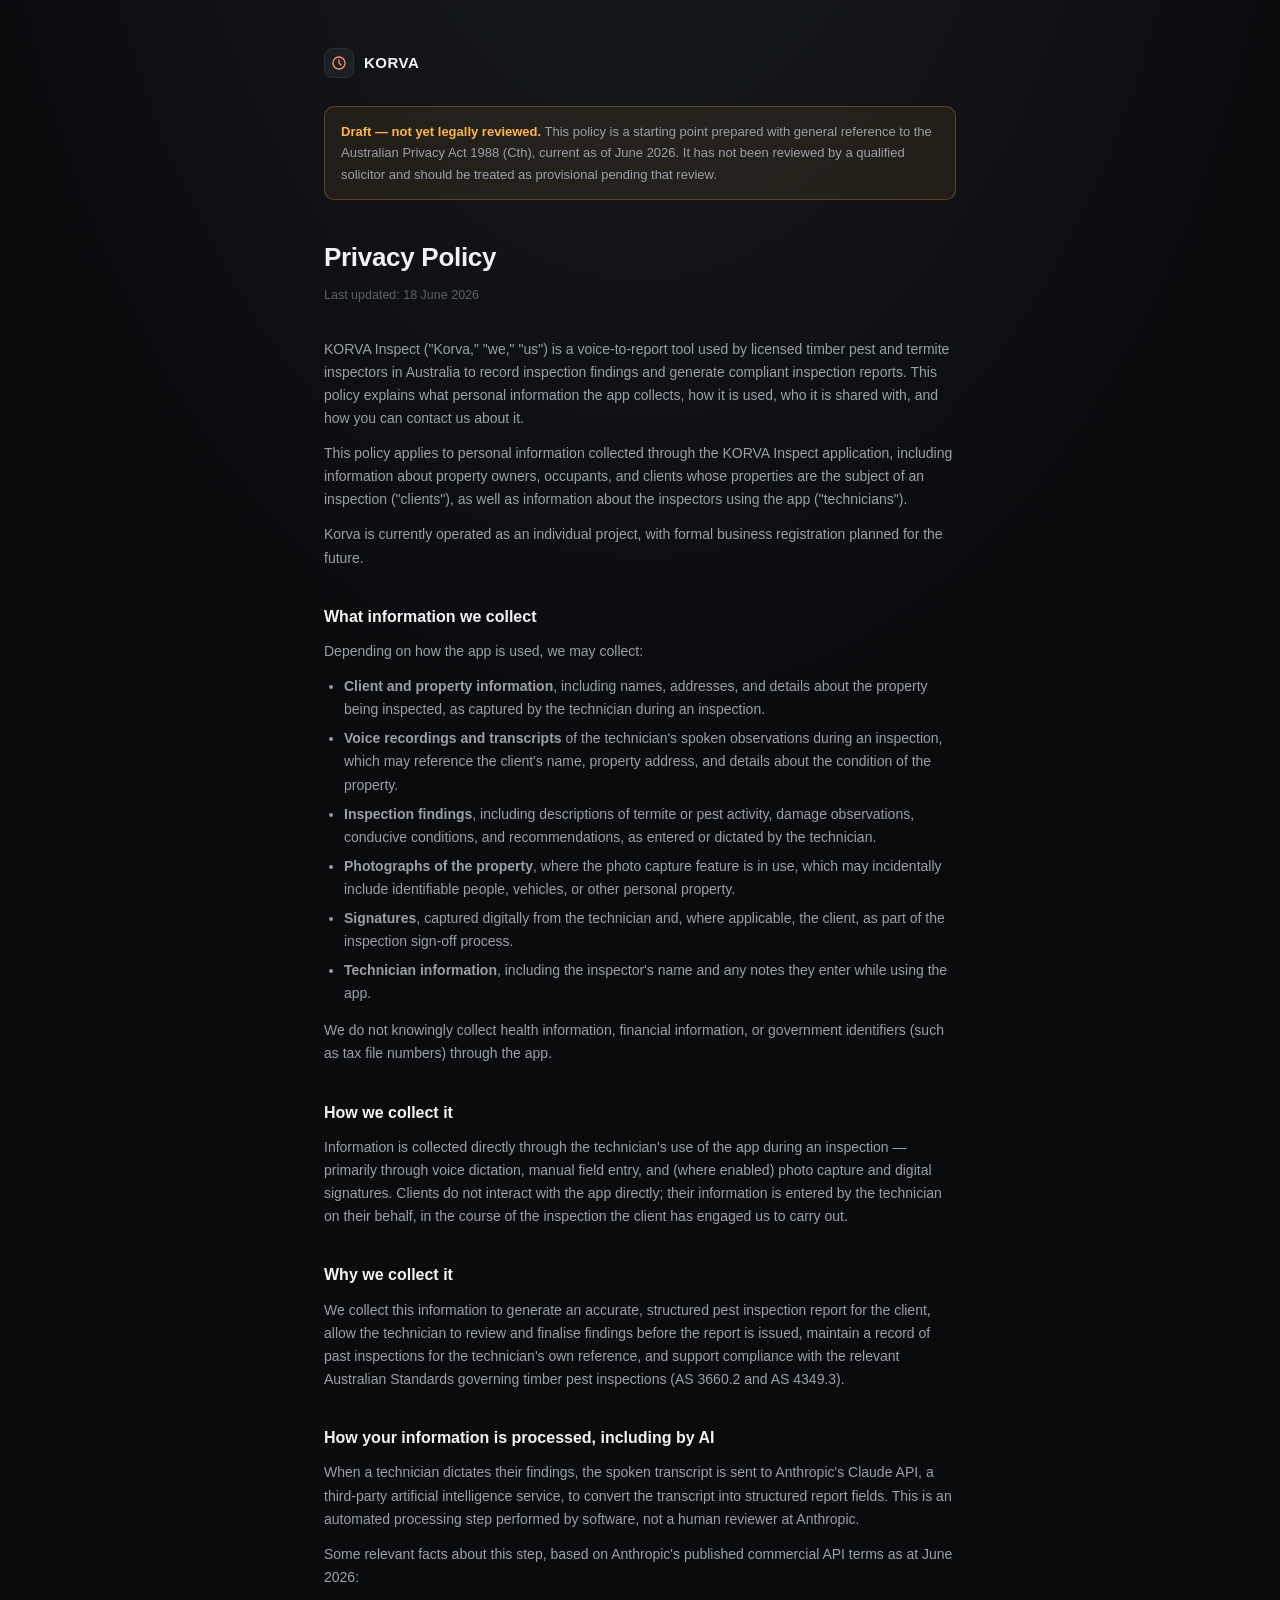
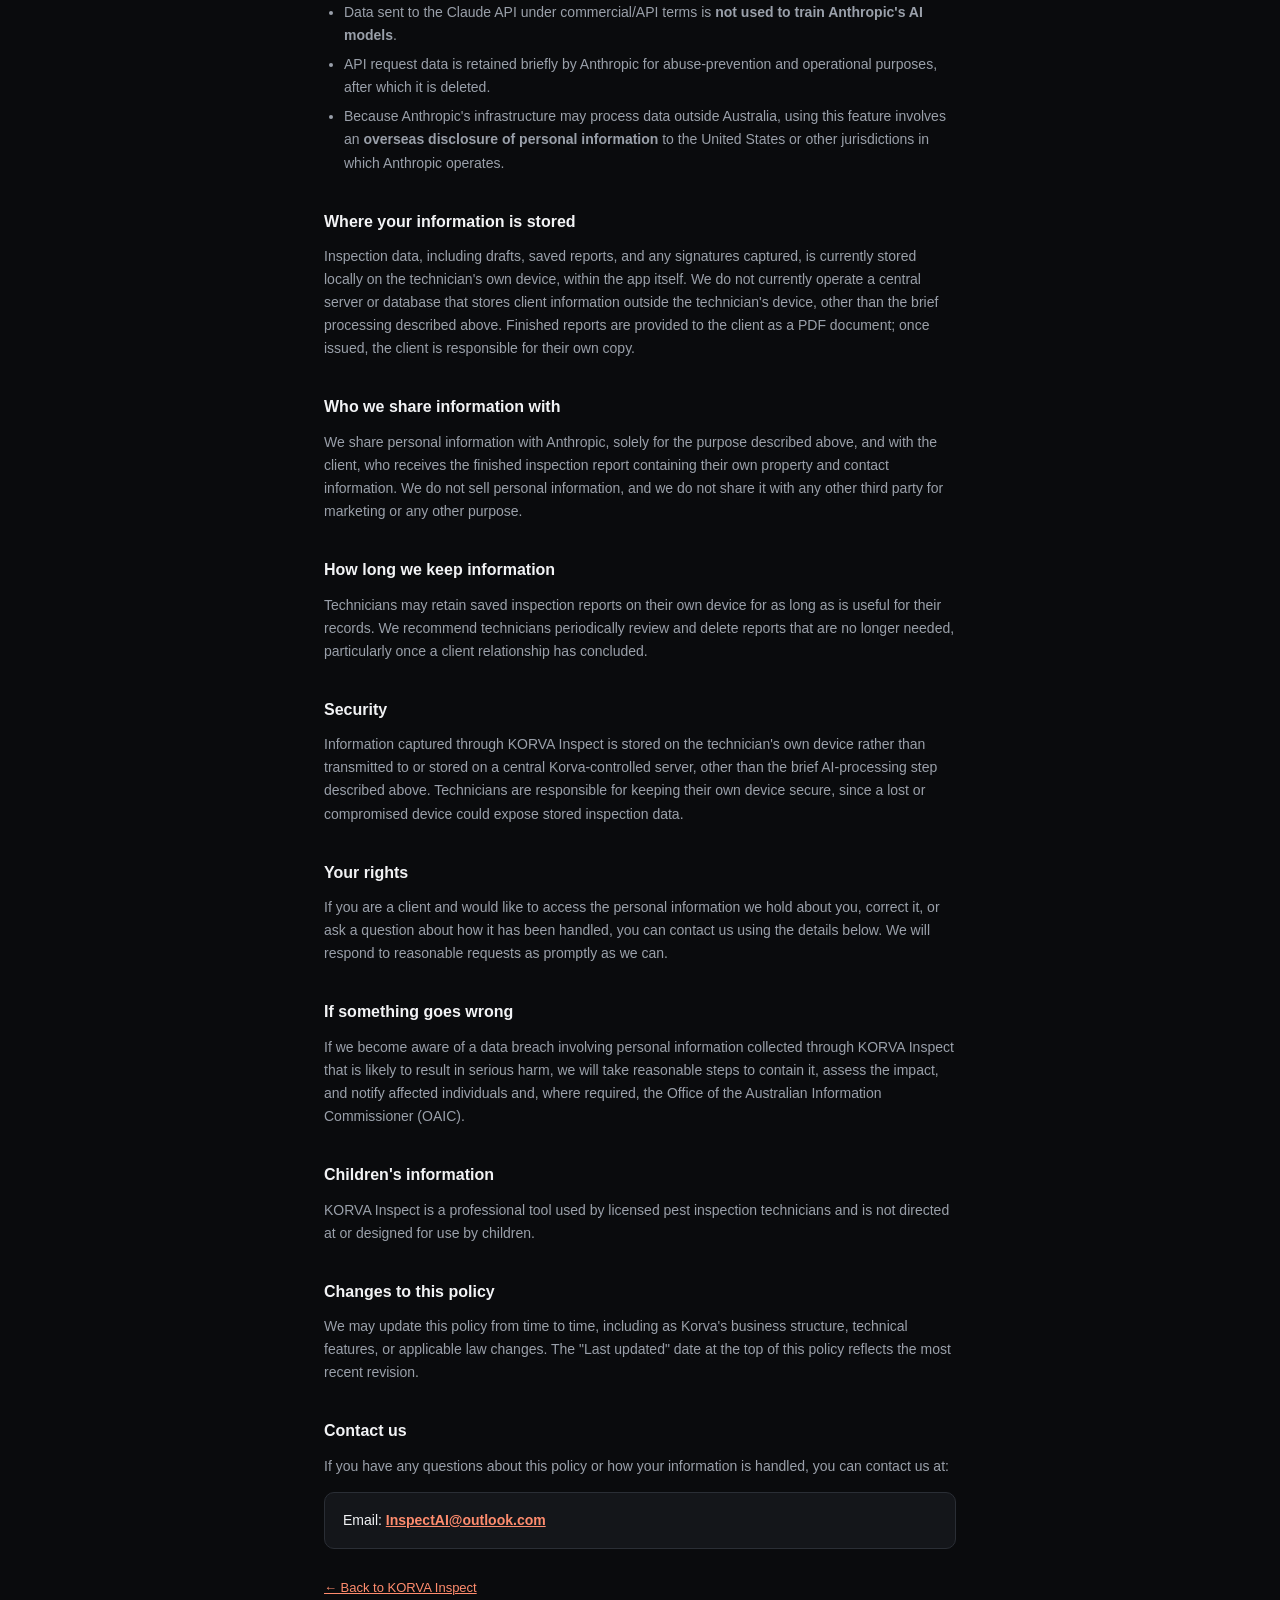
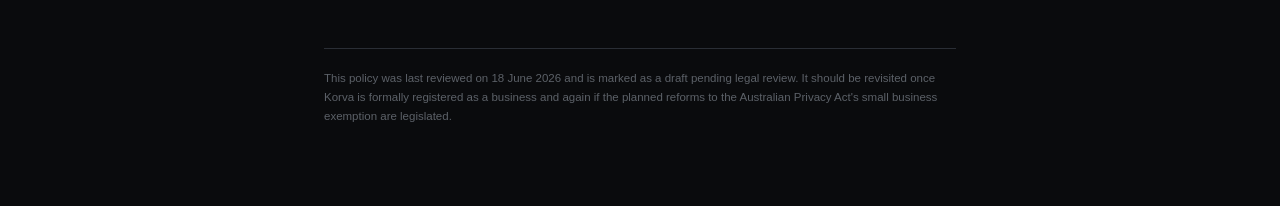
==== privacy.html @ 51f0b78f "Add files via upload" ====
<!DOCTYPE html>
<html lang="en">
<head>
<meta charset="UTF-8">
<meta name="viewport" content="width=device-width, initial-scale=1.0">
<title>Privacy Policy — KORVA Inspect</title>
<style>
  :root {
    --bg:       #0a0b0d;
    --surface:  #14161a;
    --surface2: #1c1f24;
    --accent:   #ff6b4a;
    --accent2:  #ff8c6e;
    --yellow:   #ffb648;
    --text:     #f2f3f5;
    --text2:    #9aa0aa;
    --text3:    #5c6168;
    --border:   #2a2e35;
  }
  * { margin:0; padding:0; box-sizing:border-box; }
  body {
    background: radial-gradient(ellipse 100% 60% at 50% -10%, #1a1d22 0%, var(--bg) 55%), var(--bg);
    color: var(--text);
    font-family: 'Inter', -apple-system, BlinkMacSystemFont, sans-serif;
    line-height: 1.65;
    min-height: 100vh;
  }
  .wrap {
    max-width: 680px;
    margin: 0 auto;
    padding: 48px 24px 80px;
  }
  .brand {
    display: flex;
    align-items: center;
    gap: 10px;
    margin-bottom: 28px;
  }
  .brand-icon {
    width: 30px; height: 30px;
    border-radius: 8px;
    background: var(--surface2);
    border: 1px solid var(--border);
    display: flex; align-items: center; justify-content: center;
    color: var(--accent2);
  }
  .brand-name { font-size: 15px; font-weight: 700; letter-spacing: 0.5px; }
  .draft-note {
    background: rgba(255,182,72,0.08);
    border: 1px solid rgba(255,182,72,0.25);
    border-radius: 10px;
    padding: 14px 16px;
    font-size: 13px;
    color: var(--text2);
    margin-bottom: 36px;
  }
  .draft-note strong { color: var(--yellow); }
  h1 {
    font-size: 26px;
    font-weight: 700;
    margin-bottom: 6px;
    letter-spacing: -0.3px;
  }
  .updated {
    font-size: 12.5px;
    color: var(--text3);
    margin-bottom: 32px;
  }
  h2 {
    font-size: 16px;
    font-weight: 700;
    margin-top: 34px;
    margin-bottom: 10px;
    color: var(--text);
  }
  p, li { font-size: 14px; color: var(--text2); }
  p { margin-bottom: 12px; }
  ul { margin: 10px 0 14px 20px; }
  li { margin-bottom: 6px; }
  a { color: var(--accent2); text-decoration: underline; }
  .contact-box {
    margin-top: 14px;
    background: var(--surface);
    border: 1px solid var(--border);
    border-radius: 10px;
    padding: 16px 18px;
    font-size: 14px;
  }
  .contact-box a { font-weight: 600; }
  footer {
    margin-top: 48px;
    padding-top: 20px;
    border-top: 1px solid var(--border);
    font-size: 11.5px;
    color: var(--text3);
  }
  footer a { color: var(--text3); }
  .back-link {
    display: inline-block;
    margin-top: 28px;
    font-size: 13px;
  }
</style>
</head>
<body>
<div class="wrap">

  <div class="brand">
    <div class="brand-icon">
      <svg width="16" height="16" viewBox="0 0 24 24" fill="none" stroke="currentColor" stroke-width="2" stroke-linecap="round" stroke-linejoin="round"><circle cx="12" cy="12" r="9"/><path d="M12 7v5l3 3"/></svg>
    </div>
    <div class="brand-name">KORVA</div>
  </div>

  <div class="draft-note">
    <strong>Draft — not yet legally reviewed.</strong> This policy is a starting point prepared with general reference to the Australian Privacy Act 1988 (Cth), current as of June 2026. It has not been reviewed by a qualified solicitor and should be treated as provisional pending that review.
  </div>

  <h1>Privacy Policy</h1>
  <div class="updated">Last updated: 18 June 2026</div>

  <p>KORVA Inspect ("Korva," "we," "us") is a voice-to-report tool used by licensed timber pest and termite inspectors in Australia to record inspection findings and generate compliant inspection reports. This policy explains what personal information the app collects, how it is used, who it is shared with, and how you can contact us about it.</p>

  <p>This policy applies to personal information collected through the KORVA Inspect application, including information about property owners, occupants, and clients whose properties are the subject of an inspection ("clients"), as well as information about the inspectors using the app ("technicians").</p>

  <p>Korva is currently operated as an individual project, with formal business registration planned for the future.</p>

  <h2>What information we collect</h2>
  <p>Depending on how the app is used, we may collect:</p>
  <ul>
    <li><strong>Client and property information</strong>, including names, addresses, and details about the property being inspected, as captured by the technician during an inspection.</li>
    <li><strong>Voice recordings and transcripts</strong> of the technician's spoken observations during an inspection, which may reference the client's name, property address, and details about the condition of the property.</li>
    <li><strong>Inspection findings</strong>, including descriptions of termite or pest activity, damage observations, conducive conditions, and recommendations, as entered or dictated by the technician.</li>
    <li><strong>Photographs of the property</strong>, where the photo capture feature is in use, which may incidentally include identifiable people, vehicles, or other personal property.</li>
    <li><strong>Signatures</strong>, captured digitally from the technician and, where applicable, the client, as part of the inspection sign-off process.</li>
    <li><strong>Technician information</strong>, including the inspector's name and any notes they enter while using the app.</li>
  </ul>
  <p>We do not knowingly collect health information, financial information, or government identifiers (such as tax file numbers) through the app.</p>

  <h2>How we collect it</h2>
  <p>Information is collected directly through the technician's use of the app during an inspection — primarily through voice dictation, manual field entry, and (where enabled) photo capture and digital signatures. Clients do not interact with the app directly; their information is entered by the technician on their behalf, in the course of the inspection the client has engaged us to carry out.</p>

  <h2>Why we collect it</h2>
  <p>We collect this information to generate an accurate, structured pest inspection report for the client, allow the technician to review and finalise findings before the report is issued, maintain a record of past inspections for the technician's own reference, and support compliance with the relevant Australian Standards governing timber pest inspections (AS 3660.2 and AS 4349.3).</p>

  <h2>How your information is processed, including by AI</h2>
  <p>When a technician dictates their findings, the spoken transcript is sent to Anthropic's Claude API, a third-party artificial intelligence service, to convert the transcript into structured report fields. This is an automated processing step performed by software, not a human reviewer at Anthropic.</p>
  <p>Some relevant facts about this step, based on Anthropic's published commercial API terms as at June 2026:</p>
  <ul>
    <li>Data sent to the Claude API under commercial/API terms is <strong>not used to train Anthropic's AI models</strong>.</li>
    <li>API request data is retained briefly by Anthropic for abuse-prevention and operational purposes, after which it is deleted.</li>
    <li>Because Anthropic's infrastructure may process data outside Australia, using this feature involves an <strong>overseas disclosure of personal information</strong> to the United States or other jurisdictions in which Anthropic operates.</li>
  </ul>

  <h2>Where your information is stored</h2>
  <p>Inspection data, including drafts, saved reports, and any signatures captured, is currently stored locally on the technician's own device, within the app itself. We do not currently operate a central server or database that stores client information outside the technician's device, other than the brief processing described above. Finished reports are provided to the client as a PDF document; once issued, the client is responsible for their own copy.</p>

  <h2>Who we share information with</h2>
  <p>We share personal information with Anthropic, solely for the purpose described above, and with the client, who receives the finished inspection report containing their own property and contact information. We do not sell personal information, and we do not share it with any other third party for marketing or any other purpose.</p>

  <h2>How long we keep information</h2>
  <p>Technicians may retain saved inspection reports on their own device for as long as is useful for their records. We recommend technicians periodically review and delete reports that are no longer needed, particularly once a client relationship has concluded.</p>

  <h2>Security</h2>
  <p>Information captured through KORVA Inspect is stored on the technician's own device rather than transmitted to or stored on a central Korva-controlled server, other than the brief AI-processing step described above. Technicians are responsible for keeping their own device secure, since a lost or compromised device could expose stored inspection data.</p>

  <h2>Your rights</h2>
  <p>If you are a client and would like to access the personal information we hold about you, correct it, or ask a question about how it has been handled, you can contact us using the details below. We will respond to reasonable requests as promptly as we can.</p>

  <h2>If something goes wrong</h2>
  <p>If we become aware of a data breach involving personal information collected through KORVA Inspect that is likely to result in serious harm, we will take reasonable steps to contain it, assess the impact, and notify affected individuals and, where required, the Office of the Australian Information Commissioner (OAIC).</p>

  <h2>Children's information</h2>
  <p>KORVA Inspect is a professional tool used by licensed pest inspection technicians and is not directed at or designed for use by children.</p>

  <h2>Changes to this policy</h2>
  <p>We may update this policy from time to time, including as Korva's business structure, technical features, or applicable law changes. The "Last updated" date at the top of this policy reflects the most recent revision.</p>

  <h2>Contact us</h2>
  <p>If you have any questions about this policy or how your information is handled, you can contact us at:</p>
  <div class="contact-box">
    Email: <a href="mailto:InspectAI@outlook.com">InspectAI@outlook.com</a>
  </div>

  <a class="back-link" href="index.html">← Back to KORVA Inspect</a>

  <footer>
    This policy was last reviewed on 18 June 2026 and is marked as a draft pending legal review. It should be revisited once Korva is formally registered as a business and again if the planned reforms to the Australian Privacy Act's small business exemption are legislated.
  </footer>

</div>
</body>
</html>
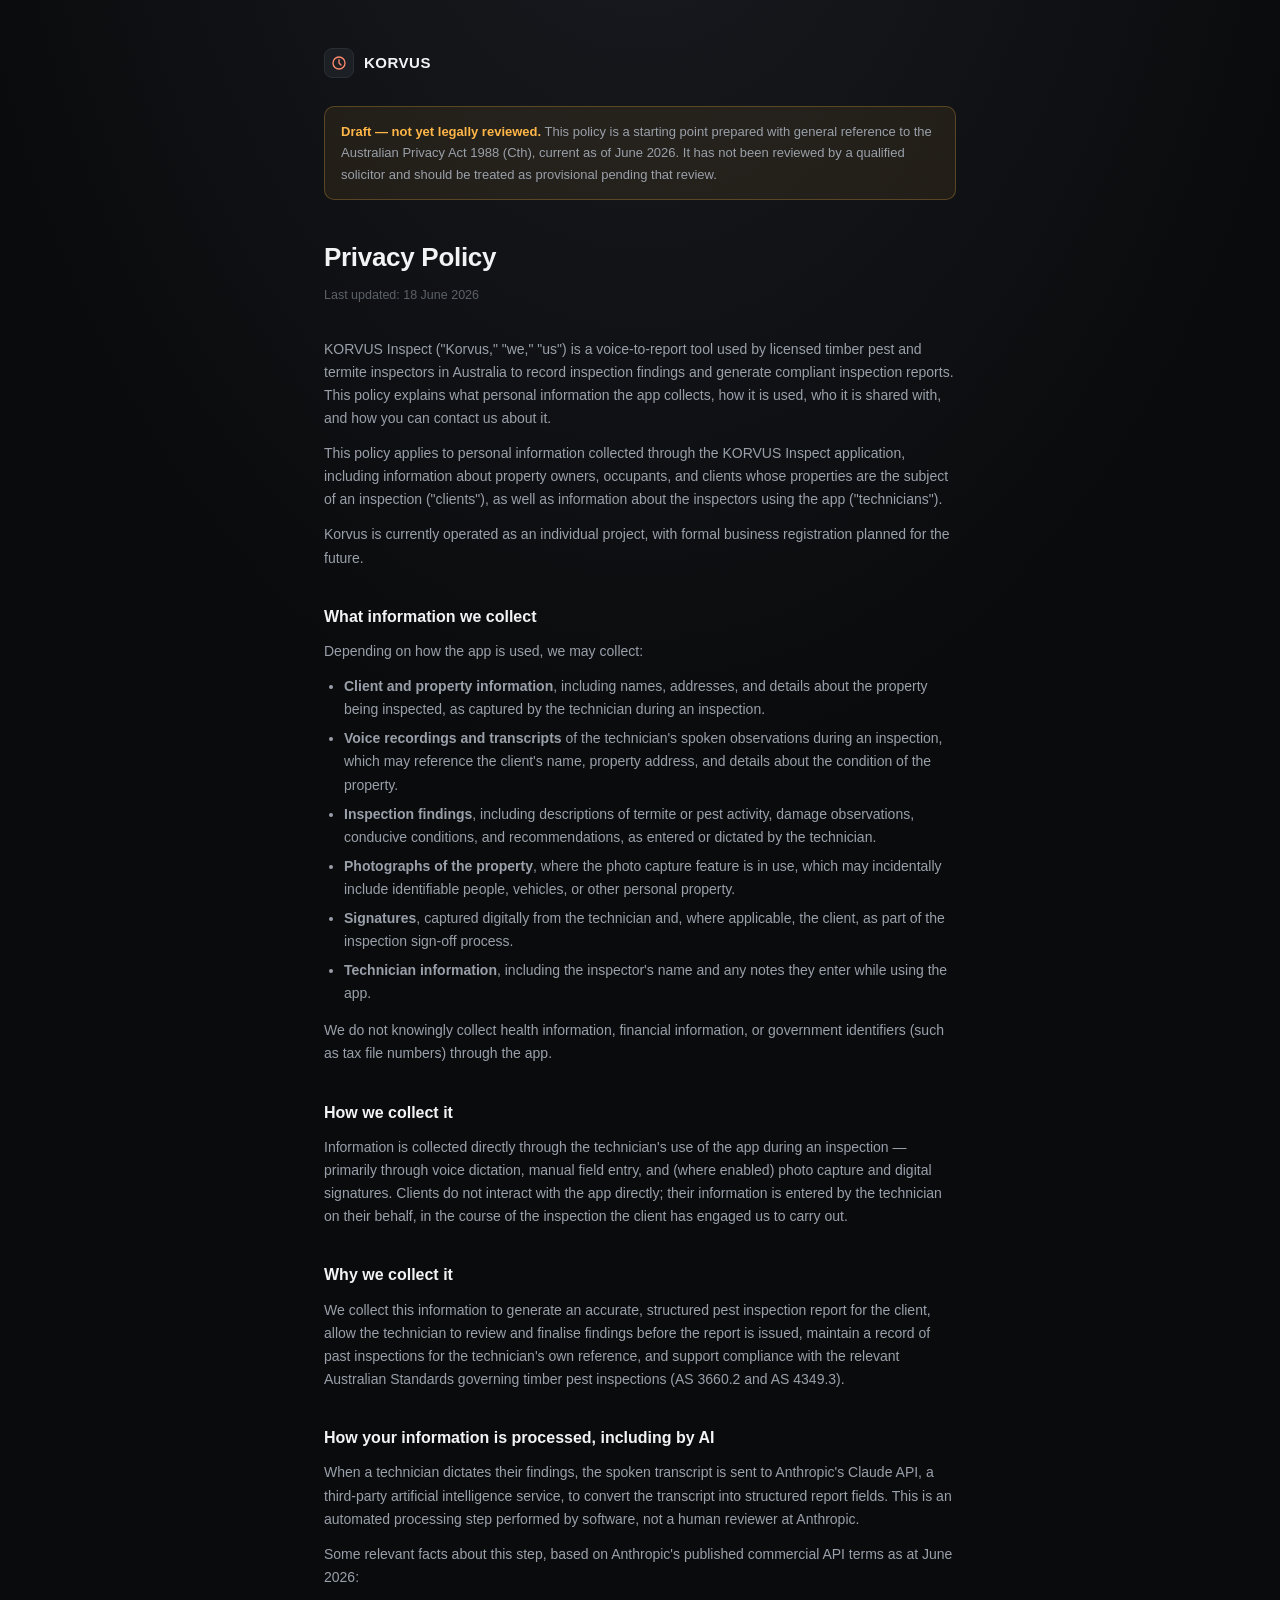
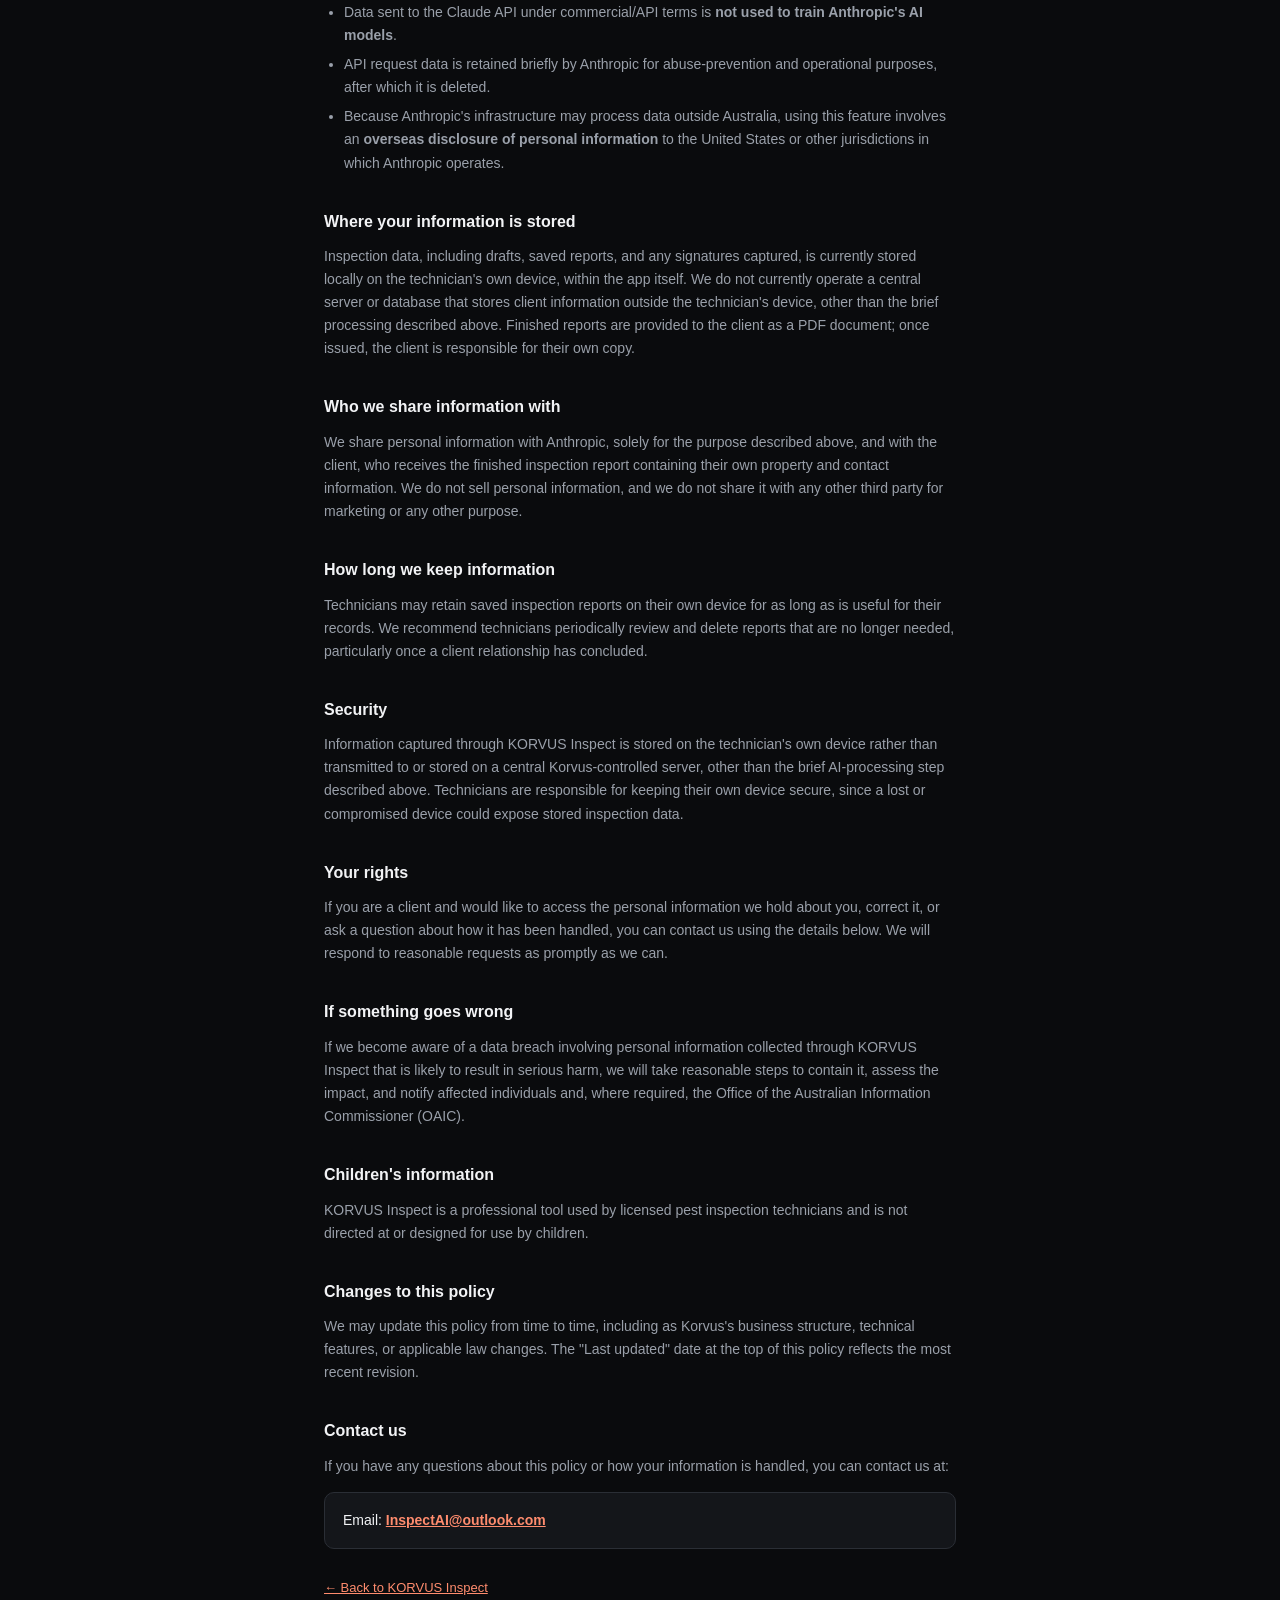
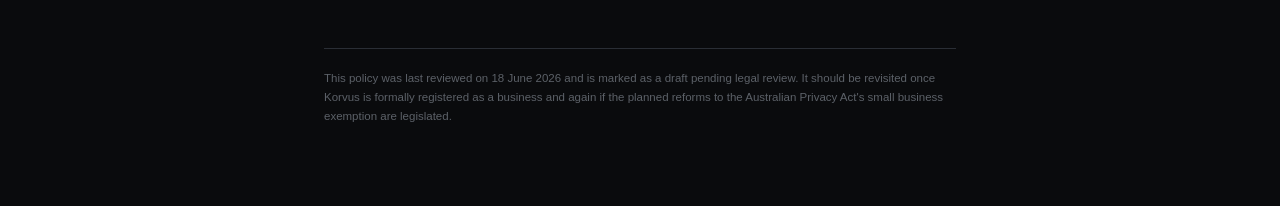
==== commit 9ad14ec8: "Add files via upload" ====
--- a/privacy.html
+++ b/privacy.html
@@ -3,7 +3,7 @@
 <head>
 <meta charset="UTF-8">
 <meta name="viewport" content="width=device-width, initial-scale=1.0">
-<title>Privacy Policy — KORVA Inspect</title>
+<title>Privacy Policy — KORVUS Inspect</title>
 <style>
   :root {
     --bg:       #0a0b0d;
@@ -109,7 +109,7 @@
     <div class="brand-icon">
       <svg width="16" height="16" viewBox="0 0 24 24" fill="none" stroke="currentColor" stroke-width="2" stroke-linecap="round" stroke-linejoin="round"><circle cx="12" cy="12" r="9"/><path d="M12 7v5l3 3"/></svg>
     </div>
-    <div class="brand-name">KORVA</div>
+    <div class="brand-name">KORVUS</div>
   </div>
 
   <div class="draft-note">
@@ -119,11 +119,11 @@
   <h1>Privacy Policy</h1>
   <div class="updated">Last updated: 18 June 2026</div>
 
-  <p>KORVA Inspect ("Korva," "we," "us") is a voice-to-report tool used by licensed timber pest and termite inspectors in Australia to record inspection findings and generate compliant inspection reports. This policy explains what personal information the app collects, how it is used, who it is shared with, and how you can contact us about it.</p>
+  <p>KORVUS Inspect ("Korvus," "we," "us") is a voice-to-report tool used by licensed timber pest and termite inspectors in Australia to record inspection findings and generate compliant inspection reports. This policy explains what personal information the app collects, how it is used, who it is shared with, and how you can contact us about it.</p>
 
-  <p>This policy applies to personal information collected through the KORVA Inspect application, including information about property owners, occupants, and clients whose properties are the subject of an inspection ("clients"), as well as information about the inspectors using the app ("technicians").</p>
+  <p>This policy applies to personal information collected through the KORVUS Inspect application, including information about property owners, occupants, and clients whose properties are the subject of an inspection ("clients"), as well as information about the inspectors using the app ("technicians").</p>
 
-  <p>Korva is currently operated as an individual project, with formal business registration planned for the future.</p>
+  <p>Korvus is currently operated as an individual project, with formal business registration planned for the future.</p>
 
   <h2>What information we collect</h2>
   <p>Depending on how the app is used, we may collect:</p>
@@ -162,19 +162,19 @@
   <p>Technicians may retain saved inspection reports on their own device for as long as is useful for their records. We recommend technicians periodically review and delete reports that are no longer needed, particularly once a client relationship has concluded.</p>
 
   <h2>Security</h2>
-  <p>Information captured through KORVA Inspect is stored on the technician's own device rather than transmitted to or stored on a central Korva-controlled server, other than the brief AI-processing step described above. Technicians are responsible for keeping their own device secure, since a lost or compromised device could expose stored inspection data.</p>
+  <p>Information captured through KORVUS Inspect is stored on the technician's own device rather than transmitted to or stored on a central Korvus-controlled server, other than the brief AI-processing step described above. Technicians are responsible for keeping their own device secure, since a lost or compromised device could expose stored inspection data.</p>
 
   <h2>Your rights</h2>
   <p>If you are a client and would like to access the personal information we hold about you, correct it, or ask a question about how it has been handled, you can contact us using the details below. We will respond to reasonable requests as promptly as we can.</p>
 
   <h2>If something goes wrong</h2>
-  <p>If we become aware of a data breach involving personal information collected through KORVA Inspect that is likely to result in serious harm, we will take reasonable steps to contain it, assess the impact, and notify affected individuals and, where required, the Office of the Australian Information Commissioner (OAIC).</p>
+  <p>If we become aware of a data breach involving personal information collected through KORVUS Inspect that is likely to result in serious harm, we will take reasonable steps to contain it, assess the impact, and notify affected individuals and, where required, the Office of the Australian Information Commissioner (OAIC).</p>
 
   <h2>Children's information</h2>
-  <p>KORVA Inspect is a professional tool used by licensed pest inspection technicians and is not directed at or designed for use by children.</p>
+  <p>KORVUS Inspect is a professional tool used by licensed pest inspection technicians and is not directed at or designed for use by children.</p>
 
   <h2>Changes to this policy</h2>
-  <p>We may update this policy from time to time, including as Korva's business structure, technical features, or applicable law changes. The "Last updated" date at the top of this policy reflects the most recent revision.</p>
+  <p>We may update this policy from time to time, including as Korvus's business structure, technical features, or applicable law changes. The "Last updated" date at the top of this policy reflects the most recent revision.</p>
 
   <h2>Contact us</h2>
   <p>If you have any questions about this policy or how your information is handled, you can contact us at:</p>
@@ -182,10 +182,10 @@
     Email: <a href="mailto:InspectAI@outlook.com">InspectAI@outlook.com</a>
   </div>
 
-  <a class="back-link" href="index.html">← Back to KORVA Inspect</a>
+  <a class="back-link" href="index.html">← Back to KORVUS Inspect</a>
 
   <footer>
-    This policy was last reviewed on 18 June 2026 and is marked as a draft pending legal review. It should be revisited once Korva is formally registered as a business and again if the planned reforms to the Australian Privacy Act's small business exemption are legislated.
+    This policy was last reviewed on 18 June 2026 and is marked as a draft pending legal review. It should be revisited once Korvus is formally registered as a business and again if the planned reforms to the Australian Privacy Act's small business exemption are legislated.
   </footer>
 
 </div>
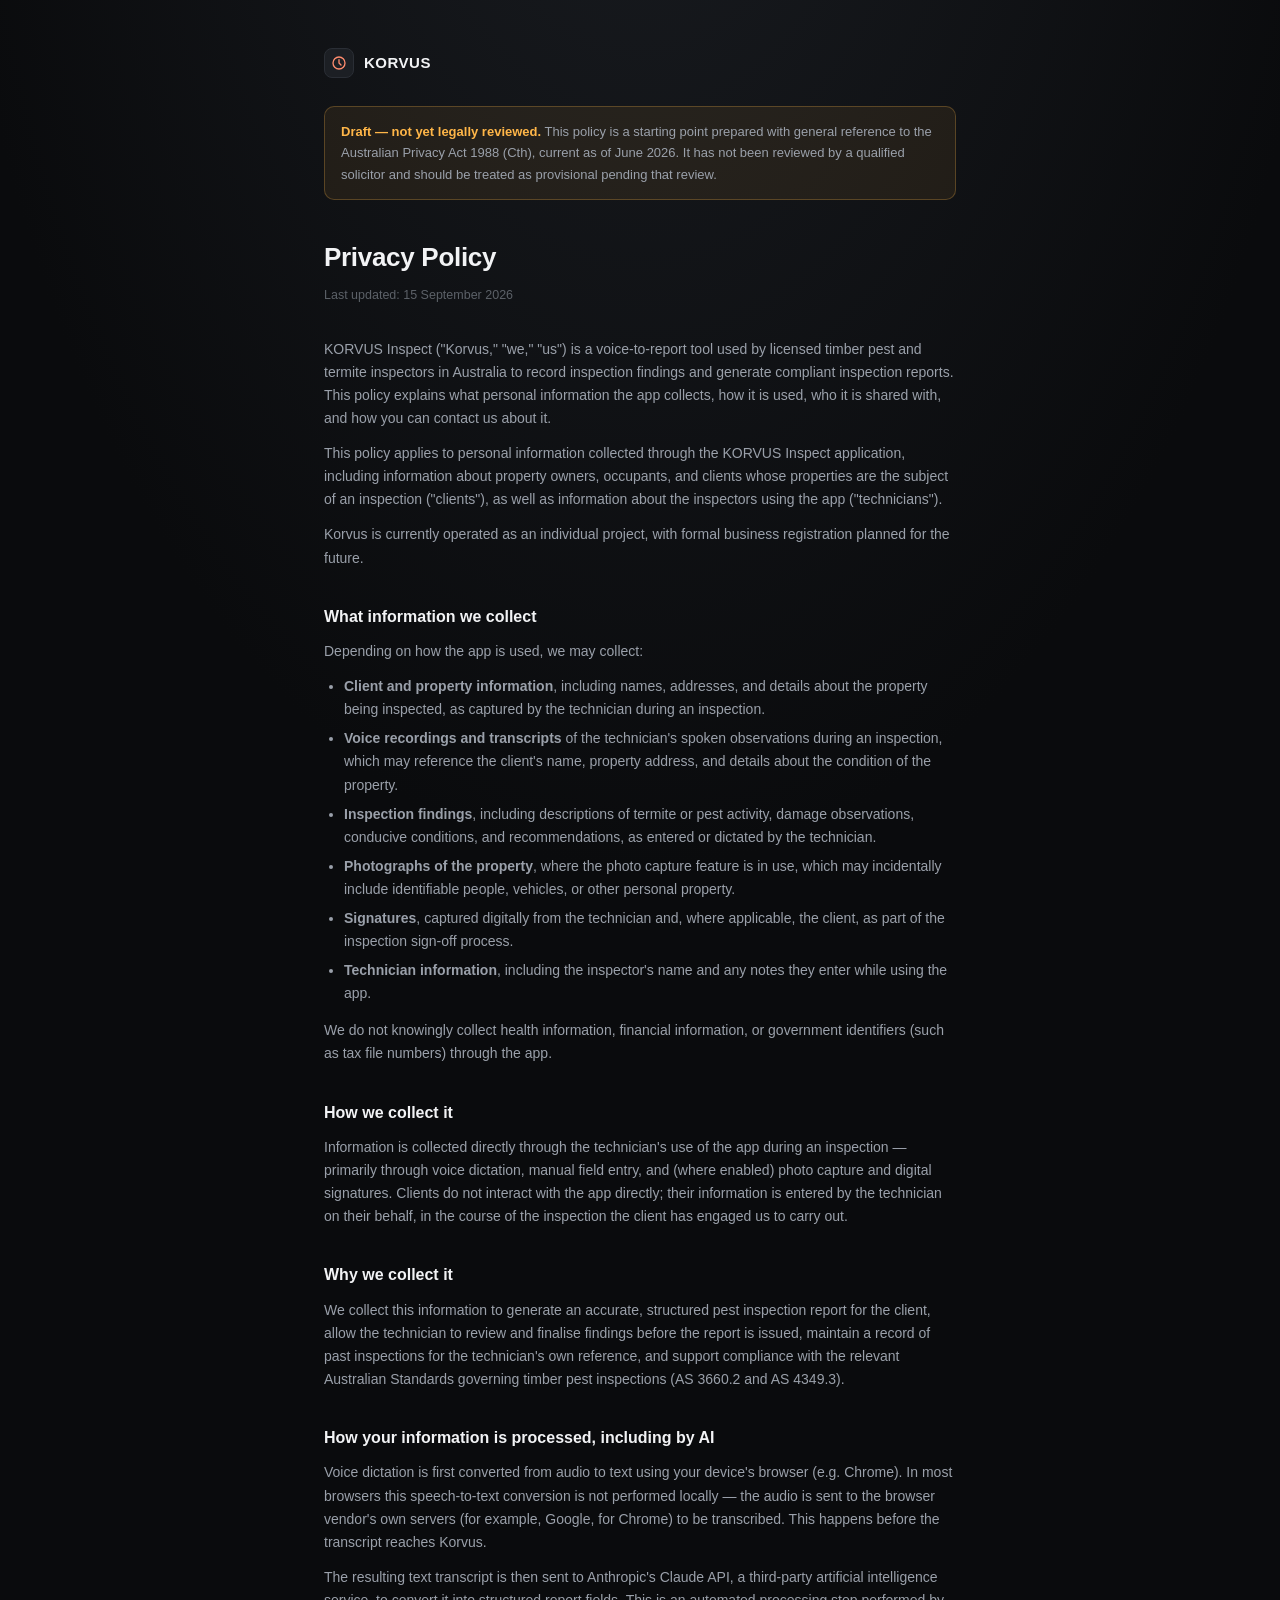
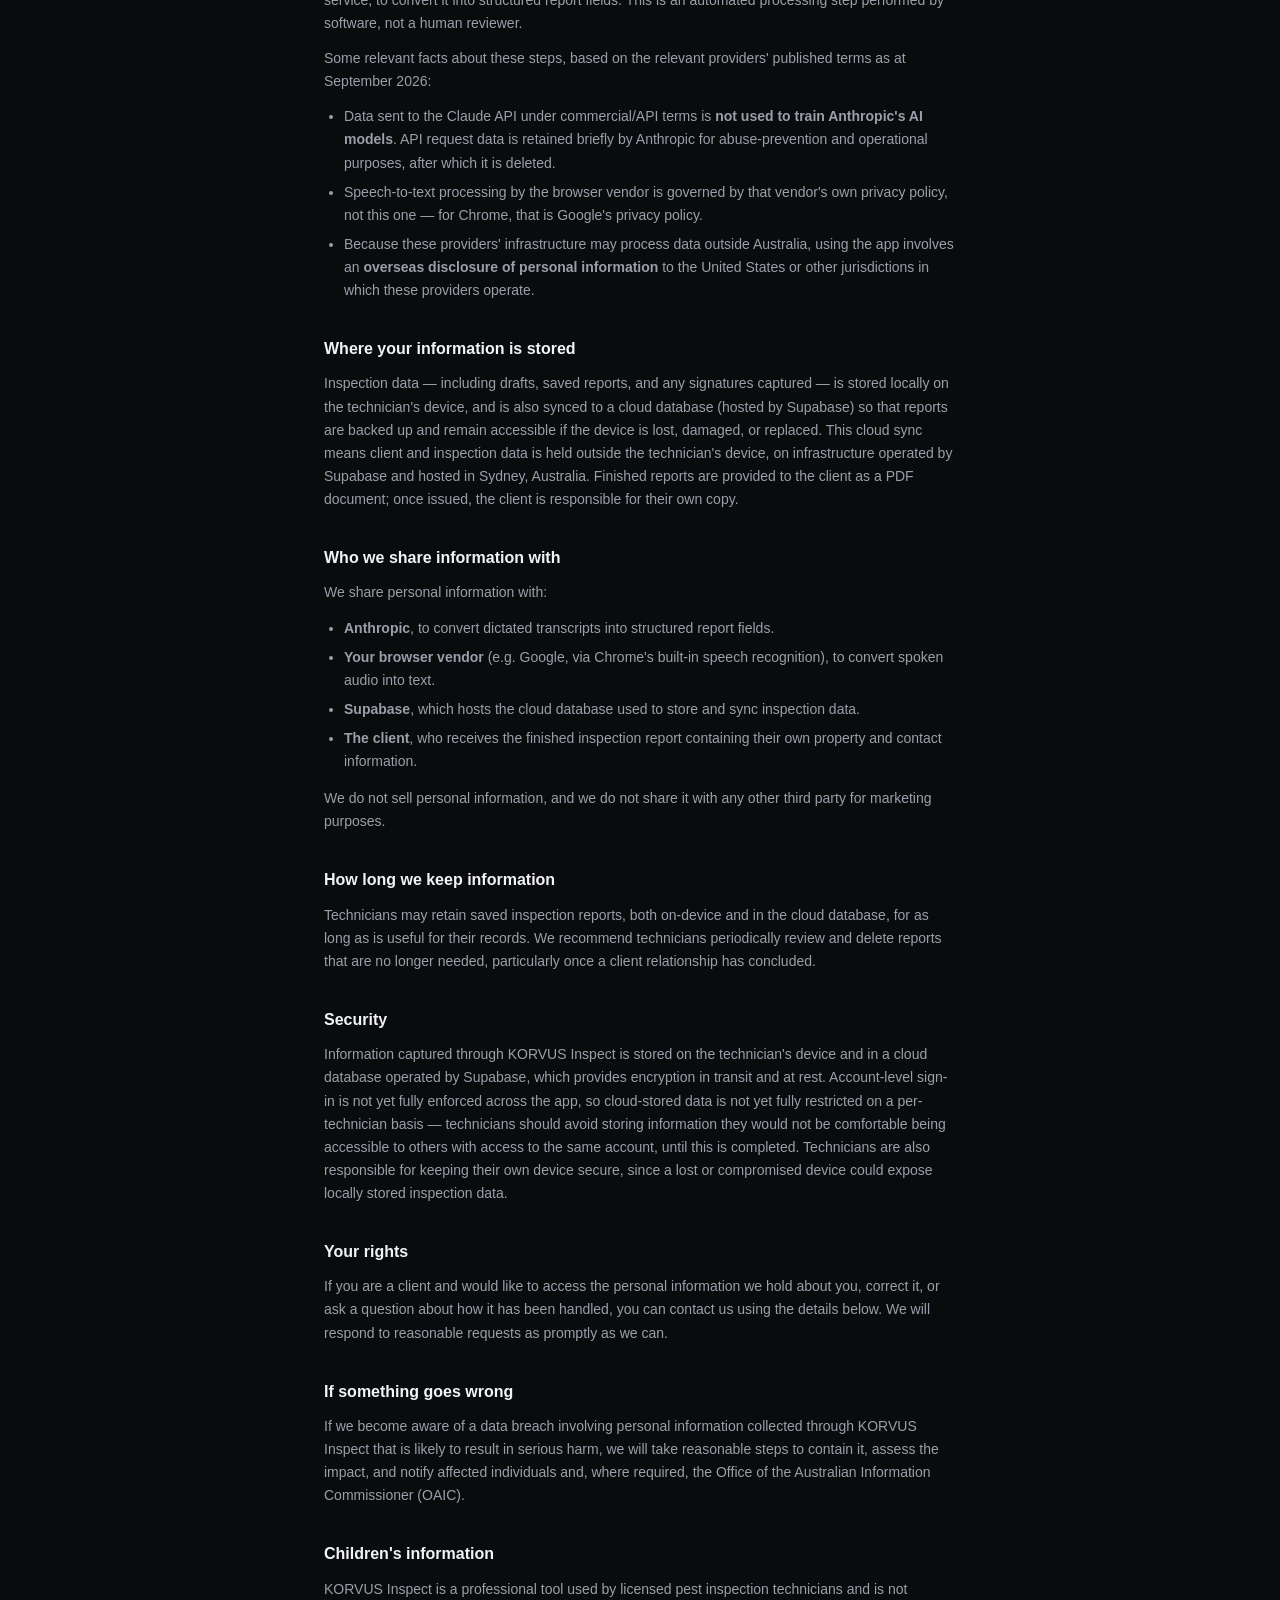
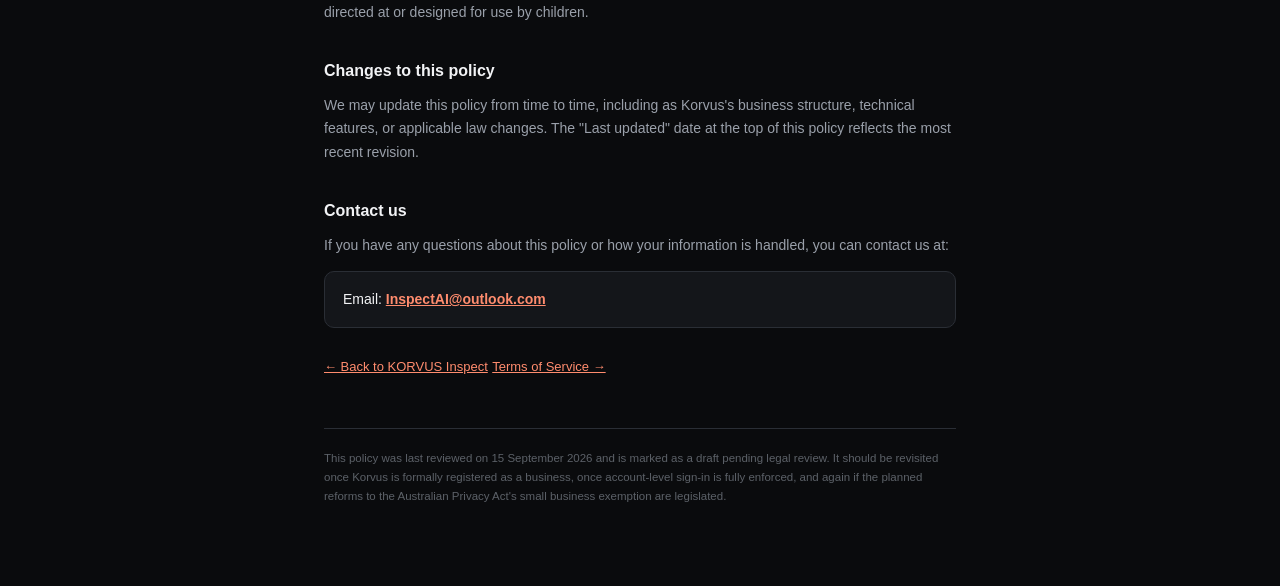
==== commit c8e3d78d: "Add files via upload" ====
--- a/privacy.html
+++ b/privacy.html
@@ -117,7 +117,7 @@
   </div>
 
   <h1>Privacy Policy</h1>
-  <div class="updated">Last updated: 18 June 2026</div>
+  <div class="updated">Last updated: 15 September 2026</div>
 
   <p>KORVUS Inspect ("Korvus," "we," "us") is a voice-to-report tool used by licensed timber pest and termite inspectors in Australia to record inspection findings and generate compliant inspection reports. This policy explains what personal information the app collects, how it is used, who it is shared with, and how you can contact us about it.</p>
 
@@ -144,25 +144,33 @@
   <p>We collect this information to generate an accurate, structured pest inspection report for the client, allow the technician to review and finalise findings before the report is issued, maintain a record of past inspections for the technician's own reference, and support compliance with the relevant Australian Standards governing timber pest inspections (AS 3660.2 and AS 4349.3).</p>
 
   <h2>How your information is processed, including by AI</h2>
-  <p>When a technician dictates their findings, the spoken transcript is sent to Anthropic's Claude API, a third-party artificial intelligence service, to convert the transcript into structured report fields. This is an automated processing step performed by software, not a human reviewer at Anthropic.</p>
-  <p>Some relevant facts about this step, based on Anthropic's published commercial API terms as at June 2026:</p>
+  <p>Voice dictation is first converted from audio to text using your device's browser (e.g. Chrome). In most browsers this speech-to-text conversion is not performed locally — the audio is sent to the browser vendor's own servers (for example, Google, for Chrome) to be transcribed. This happens before the transcript reaches Korvus.</p>
+  <p>The resulting text transcript is then sent to Anthropic's Claude API, a third-party artificial intelligence service, to convert it into structured report fields. This is an automated processing step performed by software, not a human reviewer.</p>
+  <p>Some relevant facts about these steps, based on the relevant providers' published terms as at September 2026:</p>
   <ul>
-    <li>Data sent to the Claude API under commercial/API terms is <strong>not used to train Anthropic's AI models</strong>.</li>
-    <li>API request data is retained briefly by Anthropic for abuse-prevention and operational purposes, after which it is deleted.</li>
-    <li>Because Anthropic's infrastructure may process data outside Australia, using this feature involves an <strong>overseas disclosure of personal information</strong> to the United States or other jurisdictions in which Anthropic operates.</li>
+    <li>Data sent to the Claude API under commercial/API terms is <strong>not used to train Anthropic's AI models</strong>. API request data is retained briefly by Anthropic for abuse-prevention and operational purposes, after which it is deleted.</li>
+    <li>Speech-to-text processing by the browser vendor is governed by that vendor's own privacy policy, not this one — for Chrome, that is Google's privacy policy.</li>
+    <li>Because these providers' infrastructure may process data outside Australia, using the app involves an <strong>overseas disclosure of personal information</strong> to the United States or other jurisdictions in which these providers operate.</li>
   </ul>
 
   <h2>Where your information is stored</h2>
-  <p>Inspection data, including drafts, saved reports, and any signatures captured, is currently stored locally on the technician's own device, within the app itself. We do not currently operate a central server or database that stores client information outside the technician's device, other than the brief processing described above. Finished reports are provided to the client as a PDF document; once issued, the client is responsible for their own copy.</p>
+  <p>Inspection data — including drafts, saved reports, and any signatures captured — is stored locally on the technician's device, and is also synced to a cloud database (hosted by Supabase) so that reports are backed up and remain accessible if the device is lost, damaged, or replaced. This cloud sync means client and inspection data is held outside the technician's device, on infrastructure operated by Supabase and hosted in Sydney, Australia. Finished reports are provided to the client as a PDF document; once issued, the client is responsible for their own copy.</p>
 
   <h2>Who we share information with</h2>
-  <p>We share personal information with Anthropic, solely for the purpose described above, and with the client, who receives the finished inspection report containing their own property and contact information. We do not sell personal information, and we do not share it with any other third party for marketing or any other purpose.</p>
+  <p>We share personal information with:</p>
+  <ul>
+    <li><strong>Anthropic</strong>, to convert dictated transcripts into structured report fields.</li>
+    <li><strong>Your browser vendor</strong> (e.g. Google, via Chrome's built-in speech recognition), to convert spoken audio into text.</li>
+    <li><strong>Supabase</strong>, which hosts the cloud database used to store and sync inspection data.</li>
+    <li><strong>The client</strong>, who receives the finished inspection report containing their own property and contact information.</li>
+  </ul>
+  <p>We do not sell personal information, and we do not share it with any other third party for marketing purposes.</p>
 
   <h2>How long we keep information</h2>
-  <p>Technicians may retain saved inspection reports on their own device for as long as is useful for their records. We recommend technicians periodically review and delete reports that are no longer needed, particularly once a client relationship has concluded.</p>
+  <p>Technicians may retain saved inspection reports, both on-device and in the cloud database, for as long as is useful for their records. We recommend technicians periodically review and delete reports that are no longer needed, particularly once a client relationship has concluded.</p>
 
   <h2>Security</h2>
-  <p>Information captured through KORVUS Inspect is stored on the technician's own device rather than transmitted to or stored on a central Korvus-controlled server, other than the brief AI-processing step described above. Technicians are responsible for keeping their own device secure, since a lost or compromised device could expose stored inspection data.</p>
+  <p>Information captured through KORVUS Inspect is stored on the technician's device and in a cloud database operated by Supabase, which provides encryption in transit and at rest. Account-level sign-in is not yet fully enforced across the app, so cloud-stored data is not yet fully restricted on a per-technician basis — technicians should avoid storing information they would not be comfortable being accessible to others with access to the same account, until this is completed. Technicians are also responsible for keeping their own device secure, since a lost or compromised device could expose locally stored inspection data.</p>
 
   <h2>Your rights</h2>
   <p>If you are a client and would like to access the personal information we hold about you, correct it, or ask a question about how it has been handled, you can contact us using the details below. We will respond to reasonable requests as promptly as we can.</p>
@@ -183,9 +191,10 @@
   </div>
 
   <a class="back-link" href="index.html">← Back to KORVUS Inspect</a>
+  <a class="back-link" href="terms.html">Terms of Service →</a>
 
   <footer>
-    This policy was last reviewed on 18 June 2026 and is marked as a draft pending legal review. It should be revisited once Korvus is formally registered as a business and again if the planned reforms to the Australian Privacy Act's small business exemption are legislated.
+    This policy was last reviewed on 15 September 2026 and is marked as a draft pending legal review. It should be revisited once Korvus is formally registered as a business, once account-level sign-in is fully enforced, and again if the planned reforms to the Australian Privacy Act's small business exemption are legislated.
   </footer>
 
 </div>
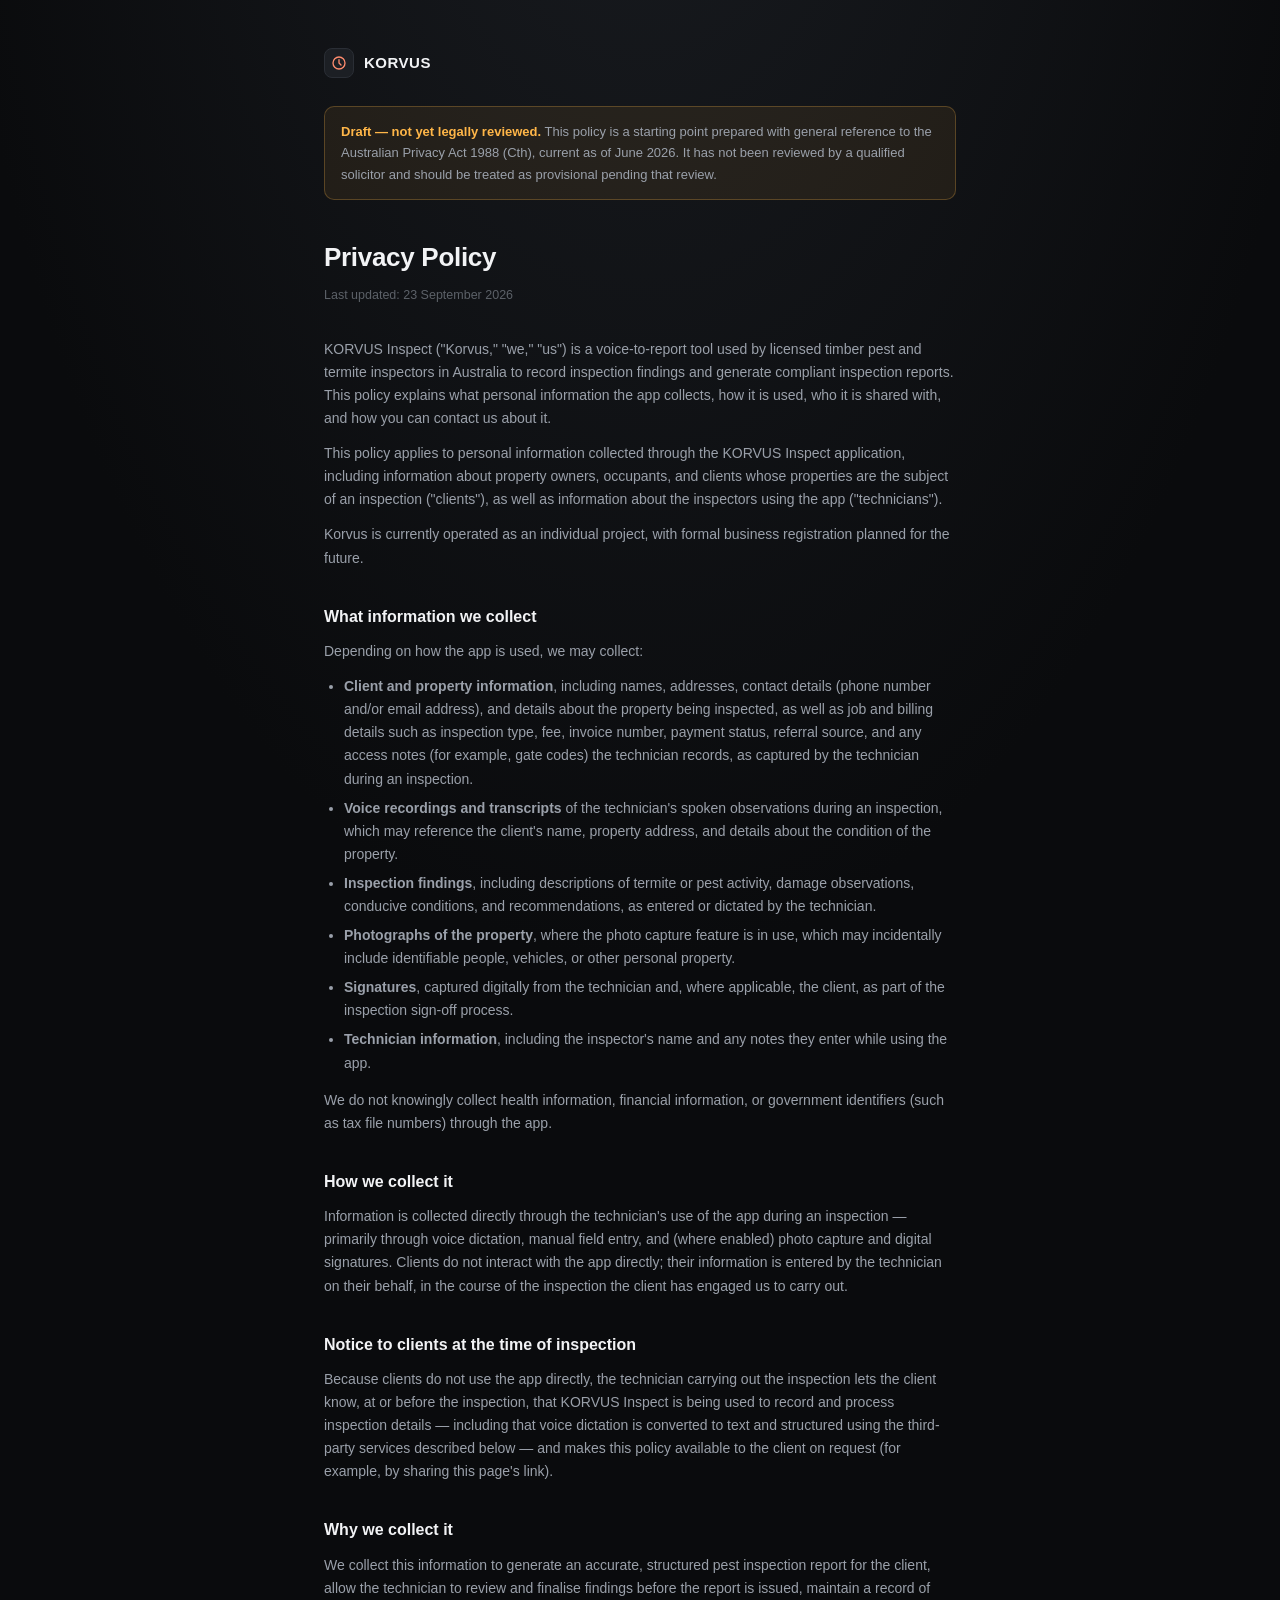
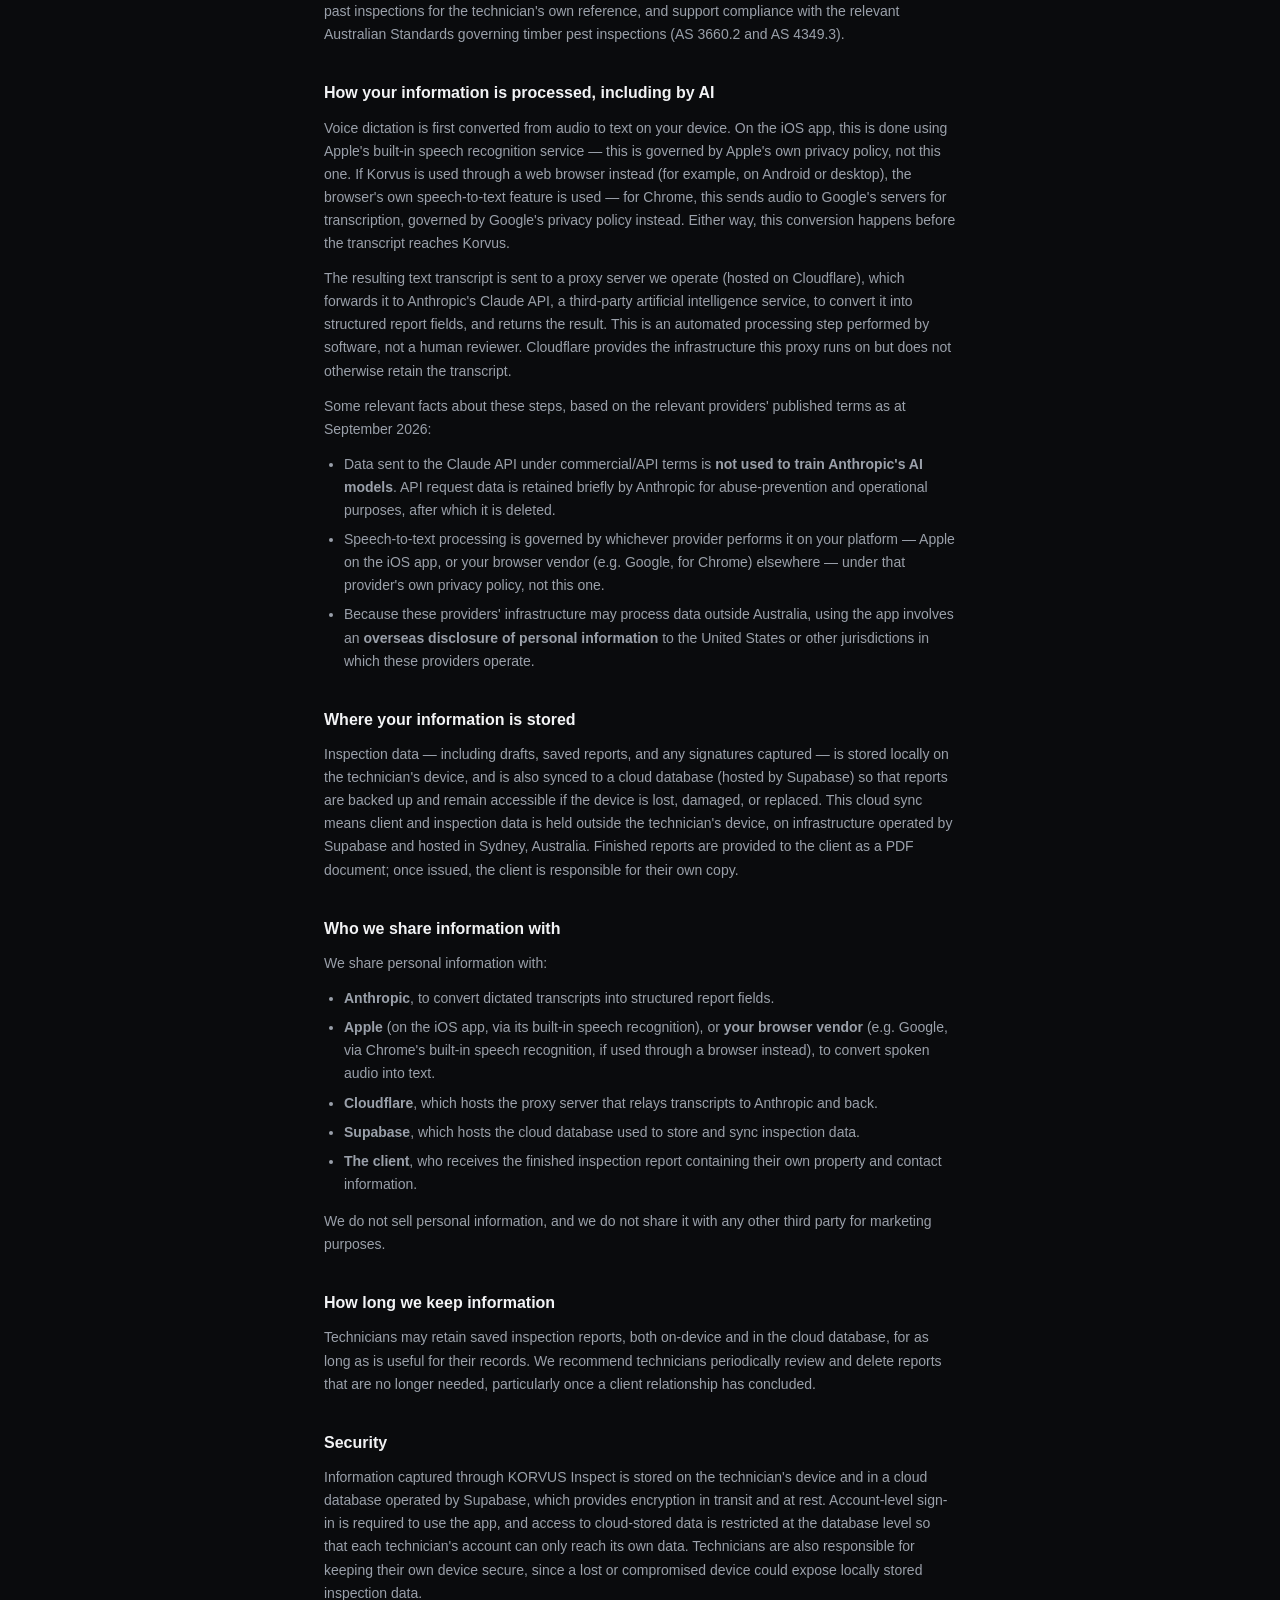
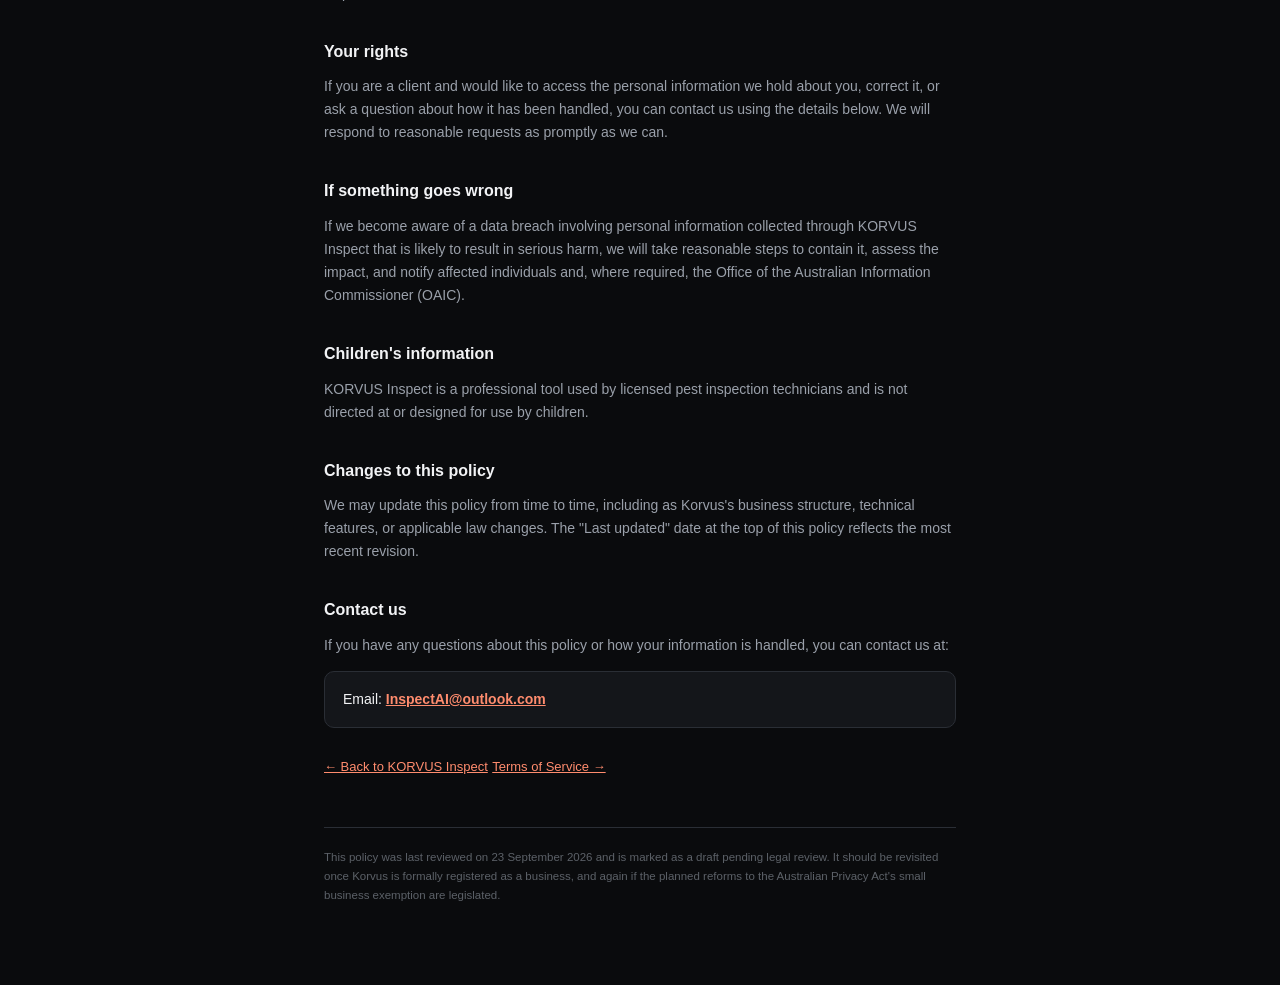
==== commit 48ab9eeb: "Add files via upload" ====
--- a/privacy.html
+++ b/privacy.html
@@ -117,7 +117,7 @@
   </div>
 
   <h1>Privacy Policy</h1>
-  <div class="updated">Last updated: 15 September 2026</div>
+  <div class="updated">Last updated: 23 September 2026</div>
 
   <p>KORVUS Inspect ("Korvus," "we," "us") is a voice-to-report tool used by licensed timber pest and termite inspectors in Australia to record inspection findings and generate compliant inspection reports. This policy explains what personal information the app collects, how it is used, who it is shared with, and how you can contact us about it.</p>
 
@@ -128,7 +128,7 @@
   <h2>What information we collect</h2>
   <p>Depending on how the app is used, we may collect:</p>
   <ul>
-    <li><strong>Client and property information</strong>, including names, addresses, and details about the property being inspected, as captured by the technician during an inspection.</li>
+    <li><strong>Client and property information</strong>, including names, addresses, contact details (phone number and/or email address), and details about the property being inspected, as well as job and billing details such as inspection type, fee, invoice number, payment status, referral source, and any access notes (for example, gate codes) the technician records, as captured by the technician during an inspection.</li>
     <li><strong>Voice recordings and transcripts</strong> of the technician's spoken observations during an inspection, which may reference the client's name, property address, and details about the condition of the property.</li>
     <li><strong>Inspection findings</strong>, including descriptions of termite or pest activity, damage observations, conducive conditions, and recommendations, as entered or dictated by the technician.</li>
     <li><strong>Photographs of the property</strong>, where the photo capture feature is in use, which may incidentally include identifiable people, vehicles, or other personal property.</li>
@@ -140,16 +140,19 @@
   <h2>How we collect it</h2>
   <p>Information is collected directly through the technician's use of the app during an inspection — primarily through voice dictation, manual field entry, and (where enabled) photo capture and digital signatures. Clients do not interact with the app directly; their information is entered by the technician on their behalf, in the course of the inspection the client has engaged us to carry out.</p>
 
+  <h2>Notice to clients at the time of inspection</h2>
+  <p>Because clients do not use the app directly, the technician carrying out the inspection lets the client know, at or before the inspection, that KORVUS Inspect is being used to record and process inspection details — including that voice dictation is converted to text and structured using the third-party services described below — and makes this policy available to the client on request (for example, by sharing this page's link).</p>
+
   <h2>Why we collect it</h2>
   <p>We collect this information to generate an accurate, structured pest inspection report for the client, allow the technician to review and finalise findings before the report is issued, maintain a record of past inspections for the technician's own reference, and support compliance with the relevant Australian Standards governing timber pest inspections (AS 3660.2 and AS 4349.3).</p>
 
   <h2>How your information is processed, including by AI</h2>
-  <p>Voice dictation is first converted from audio to text using your device's browser (e.g. Chrome). In most browsers this speech-to-text conversion is not performed locally — the audio is sent to the browser vendor's own servers (for example, Google, for Chrome) to be transcribed. This happens before the transcript reaches Korvus.</p>
-  <p>The resulting text transcript is then sent to Anthropic's Claude API, a third-party artificial intelligence service, to convert it into structured report fields. This is an automated processing step performed by software, not a human reviewer.</p>
+  <p>Voice dictation is first converted from audio to text on your device. On the iOS app, this is done using Apple's built-in speech recognition service — this is governed by Apple's own privacy policy, not this one. If Korvus is used through a web browser instead (for example, on Android or desktop), the browser's own speech-to-text feature is used — for Chrome, this sends audio to Google's servers for transcription, governed by Google's privacy policy instead. Either way, this conversion happens before the transcript reaches Korvus.</p>
+  <p>The resulting text transcript is sent to a proxy server we operate (hosted on Cloudflare), which forwards it to Anthropic's Claude API, a third-party artificial intelligence service, to convert it into structured report fields, and returns the result. This is an automated processing step performed by software, not a human reviewer. Cloudflare provides the infrastructure this proxy runs on but does not otherwise retain the transcript.</p>
   <p>Some relevant facts about these steps, based on the relevant providers' published terms as at September 2026:</p>
   <ul>
     <li>Data sent to the Claude API under commercial/API terms is <strong>not used to train Anthropic's AI models</strong>. API request data is retained briefly by Anthropic for abuse-prevention and operational purposes, after which it is deleted.</li>
-    <li>Speech-to-text processing by the browser vendor is governed by that vendor's own privacy policy, not this one — for Chrome, that is Google's privacy policy.</li>
+    <li>Speech-to-text processing is governed by whichever provider performs it on your platform — Apple on the iOS app, or your browser vendor (e.g. Google, for Chrome) elsewhere — under that provider's own privacy policy, not this one.</li>
     <li>Because these providers' infrastructure may process data outside Australia, using the app involves an <strong>overseas disclosure of personal information</strong> to the United States or other jurisdictions in which these providers operate.</li>
   </ul>
 
@@ -160,7 +163,8 @@
   <p>We share personal information with:</p>
   <ul>
     <li><strong>Anthropic</strong>, to convert dictated transcripts into structured report fields.</li>
-    <li><strong>Your browser vendor</strong> (e.g. Google, via Chrome's built-in speech recognition), to convert spoken audio into text.</li>
+    <li><strong>Apple</strong> (on the iOS app, via its built-in speech recognition), or <strong>your browser vendor</strong> (e.g. Google, via Chrome's built-in speech recognition, if used through a browser instead), to convert spoken audio into text.</li>
+    <li><strong>Cloudflare</strong>, which hosts the proxy server that relays transcripts to Anthropic and back.</li>
     <li><strong>Supabase</strong>, which hosts the cloud database used to store and sync inspection data.</li>
     <li><strong>The client</strong>, who receives the finished inspection report containing their own property and contact information.</li>
   </ul>
@@ -170,7 +174,7 @@
   <p>Technicians may retain saved inspection reports, both on-device and in the cloud database, for as long as is useful for their records. We recommend technicians periodically review and delete reports that are no longer needed, particularly once a client relationship has concluded.</p>
 
   <h2>Security</h2>
-  <p>Information captured through KORVUS Inspect is stored on the technician's device and in a cloud database operated by Supabase, which provides encryption in transit and at rest. Account-level sign-in is not yet fully enforced across the app, so cloud-stored data is not yet fully restricted on a per-technician basis — technicians should avoid storing information they would not be comfortable being accessible to others with access to the same account, until this is completed. Technicians are also responsible for keeping their own device secure, since a lost or compromised device could expose locally stored inspection data.</p>
+  <p>Information captured through KORVUS Inspect is stored on the technician's device and in a cloud database operated by Supabase, which provides encryption in transit and at rest. Account-level sign-in is required to use the app, and access to cloud-stored data is restricted at the database level so that each technician's account can only reach its own data. Technicians are also responsible for keeping their own device secure, since a lost or compromised device could expose locally stored inspection data.</p>
 
   <h2>Your rights</h2>
   <p>If you are a client and would like to access the personal information we hold about you, correct it, or ask a question about how it has been handled, you can contact us using the details below. We will respond to reasonable requests as promptly as we can.</p>
@@ -194,7 +198,7 @@
   <a class="back-link" href="terms.html">Terms of Service →</a>
 
   <footer>
-    This policy was last reviewed on 15 September 2026 and is marked as a draft pending legal review. It should be revisited once Korvus is formally registered as a business, once account-level sign-in is fully enforced, and again if the planned reforms to the Australian Privacy Act's small business exemption are legislated.
+    This policy was last reviewed on 23 September 2026 and is marked as a draft pending legal review. It should be revisited once Korvus is formally registered as a business, and again if the planned reforms to the Australian Privacy Act's small business exemption are legislated.
   </footer>
 
 </div>
